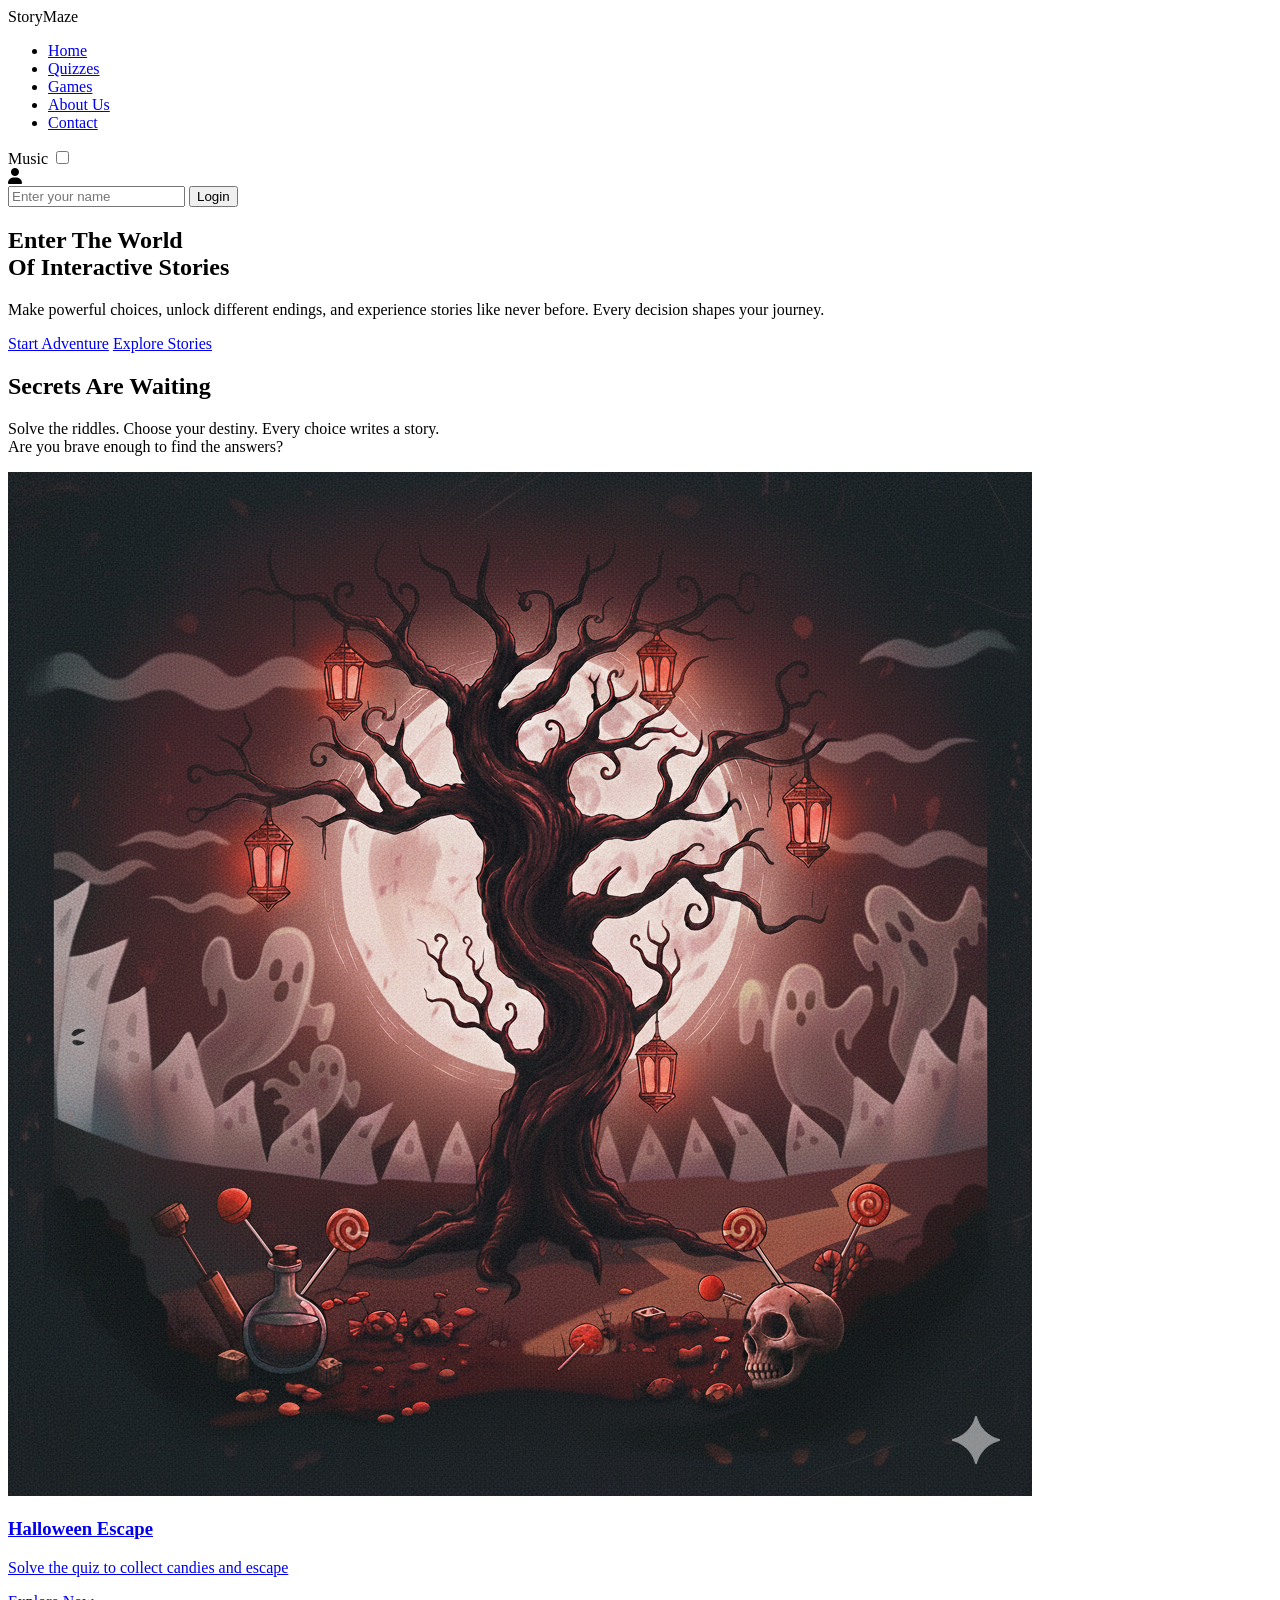
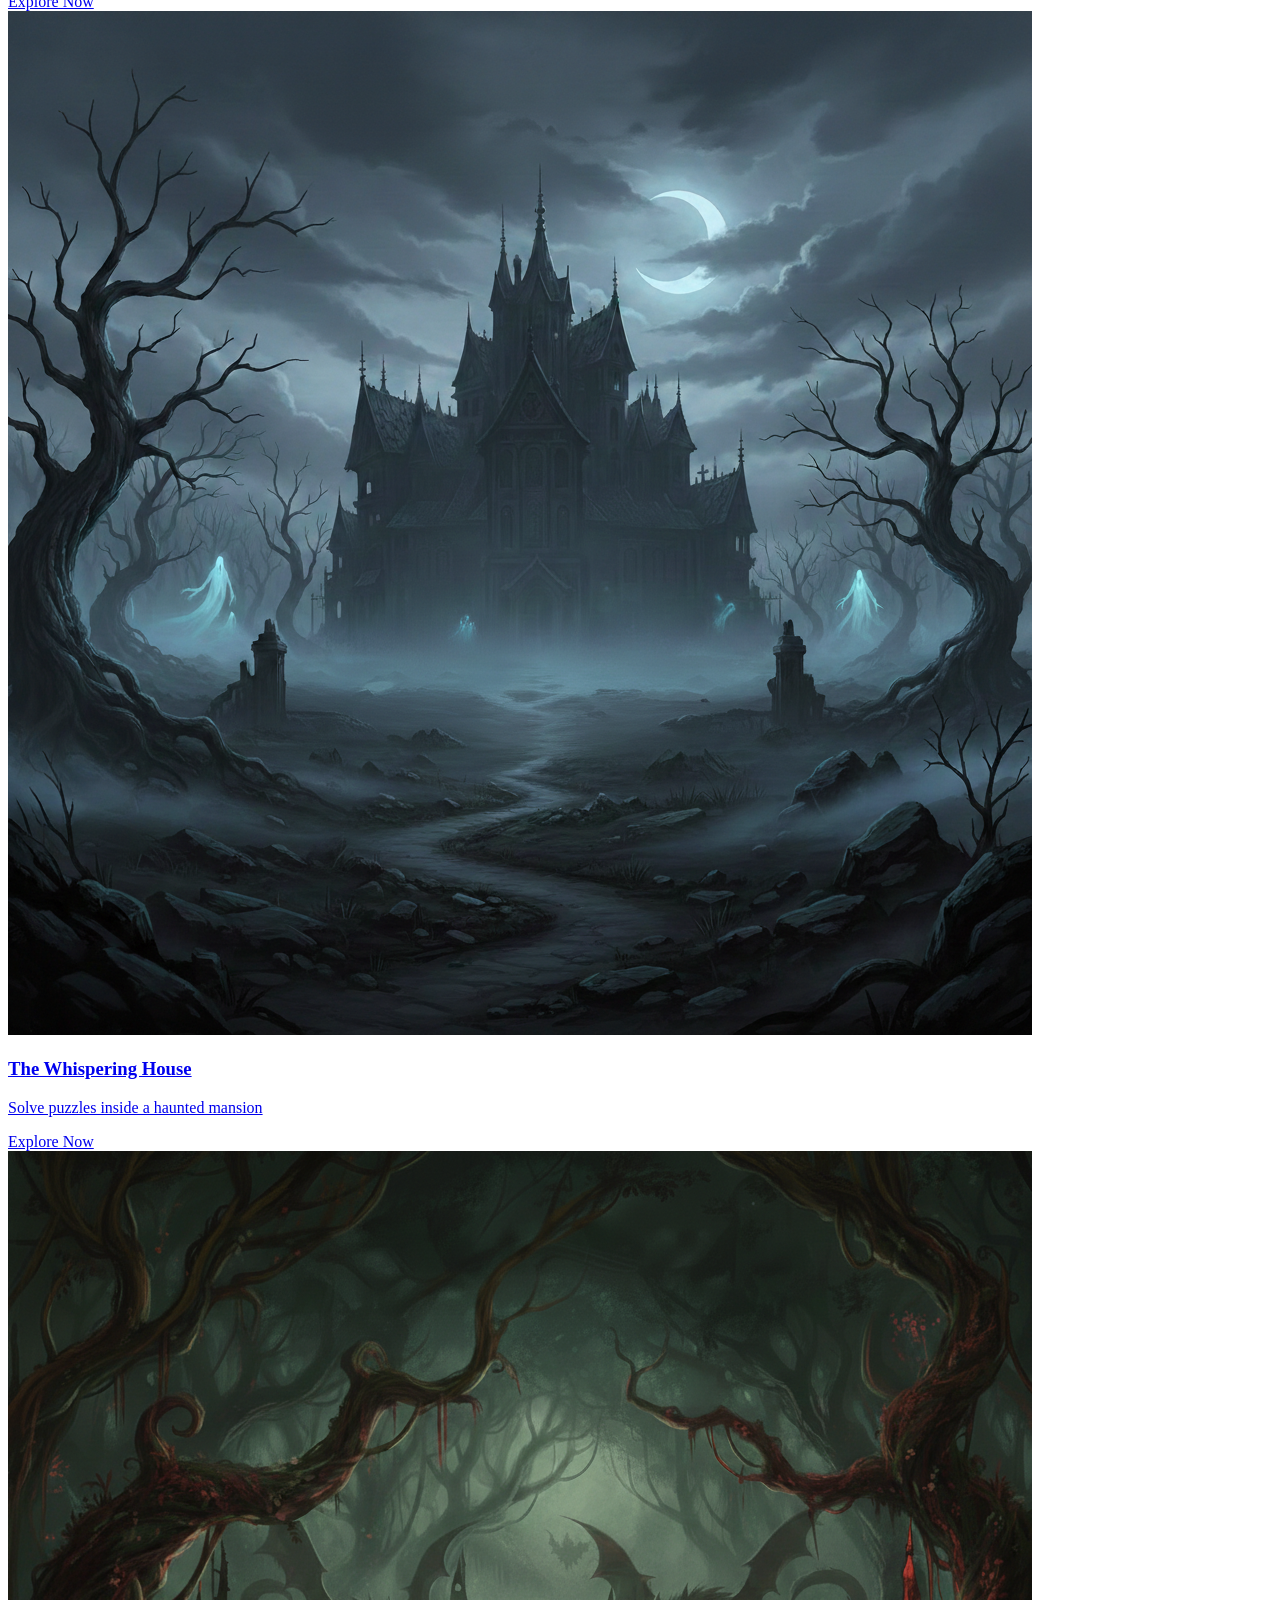
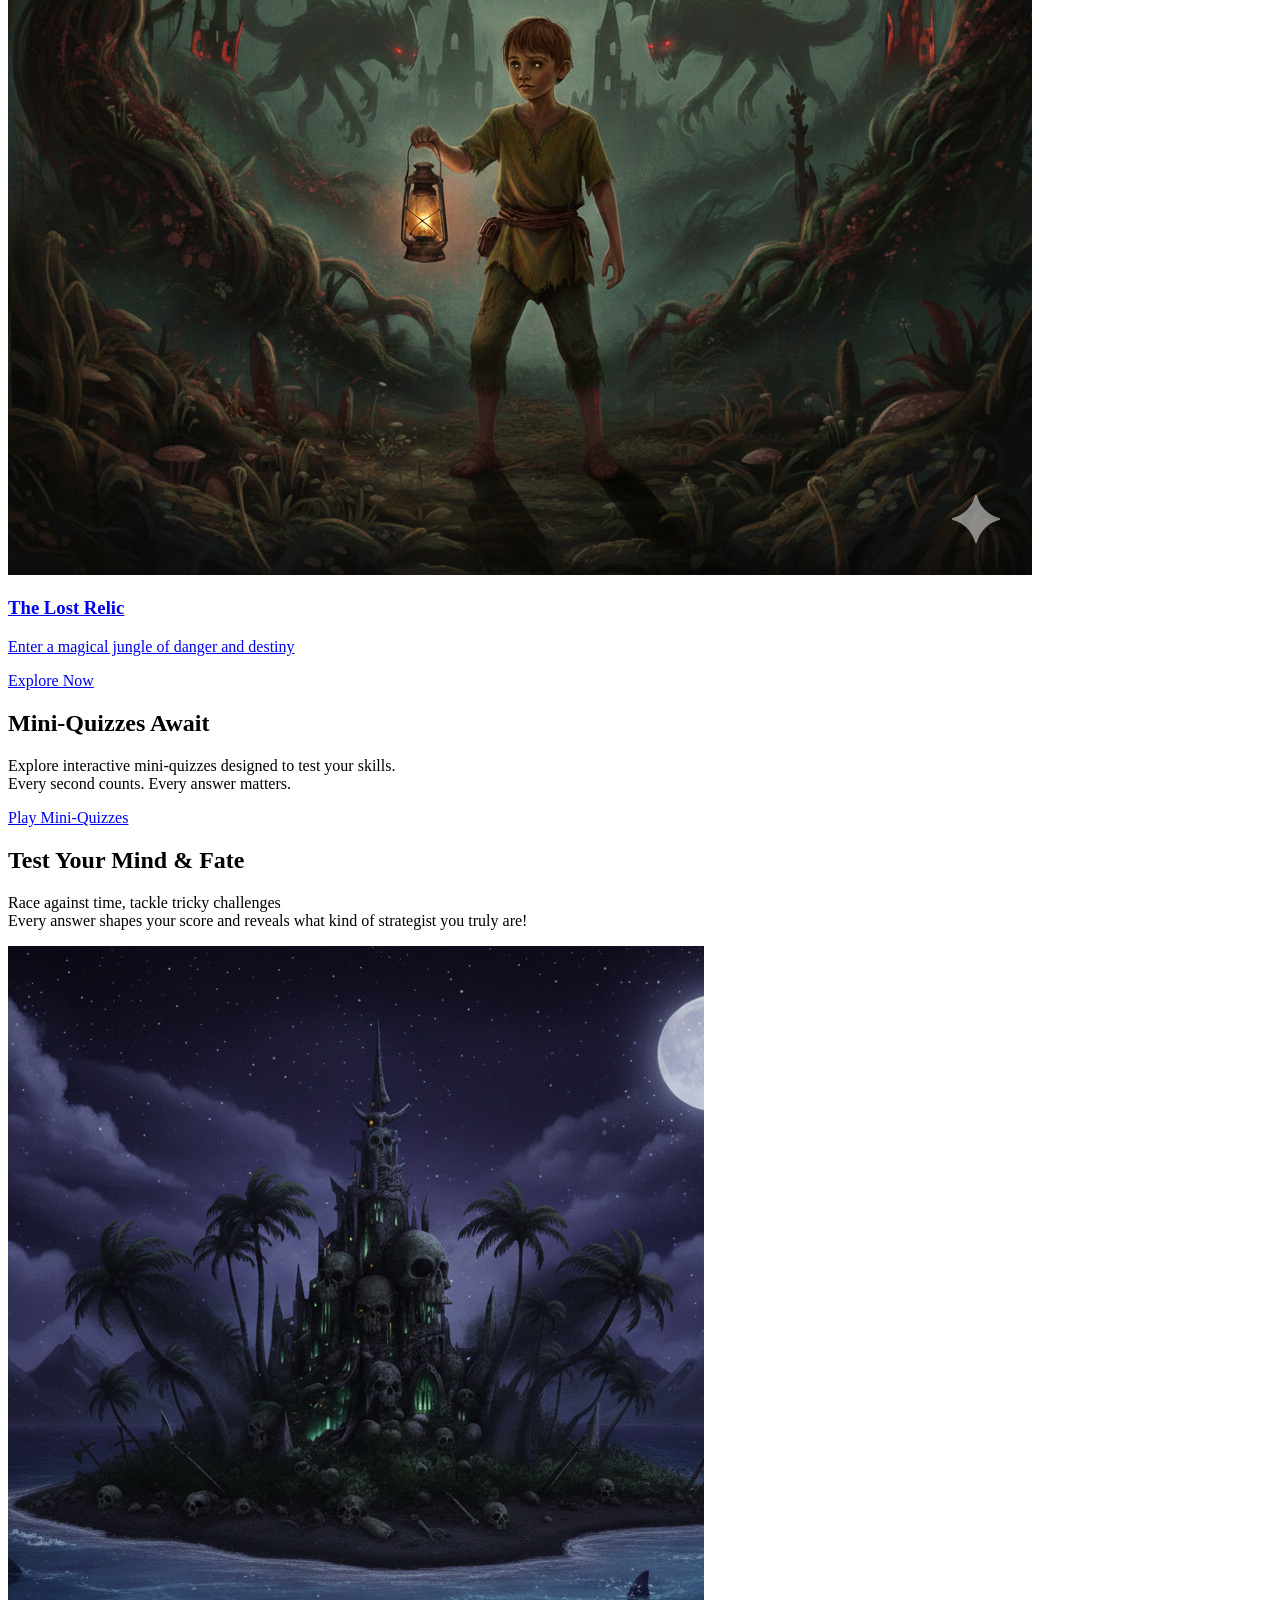
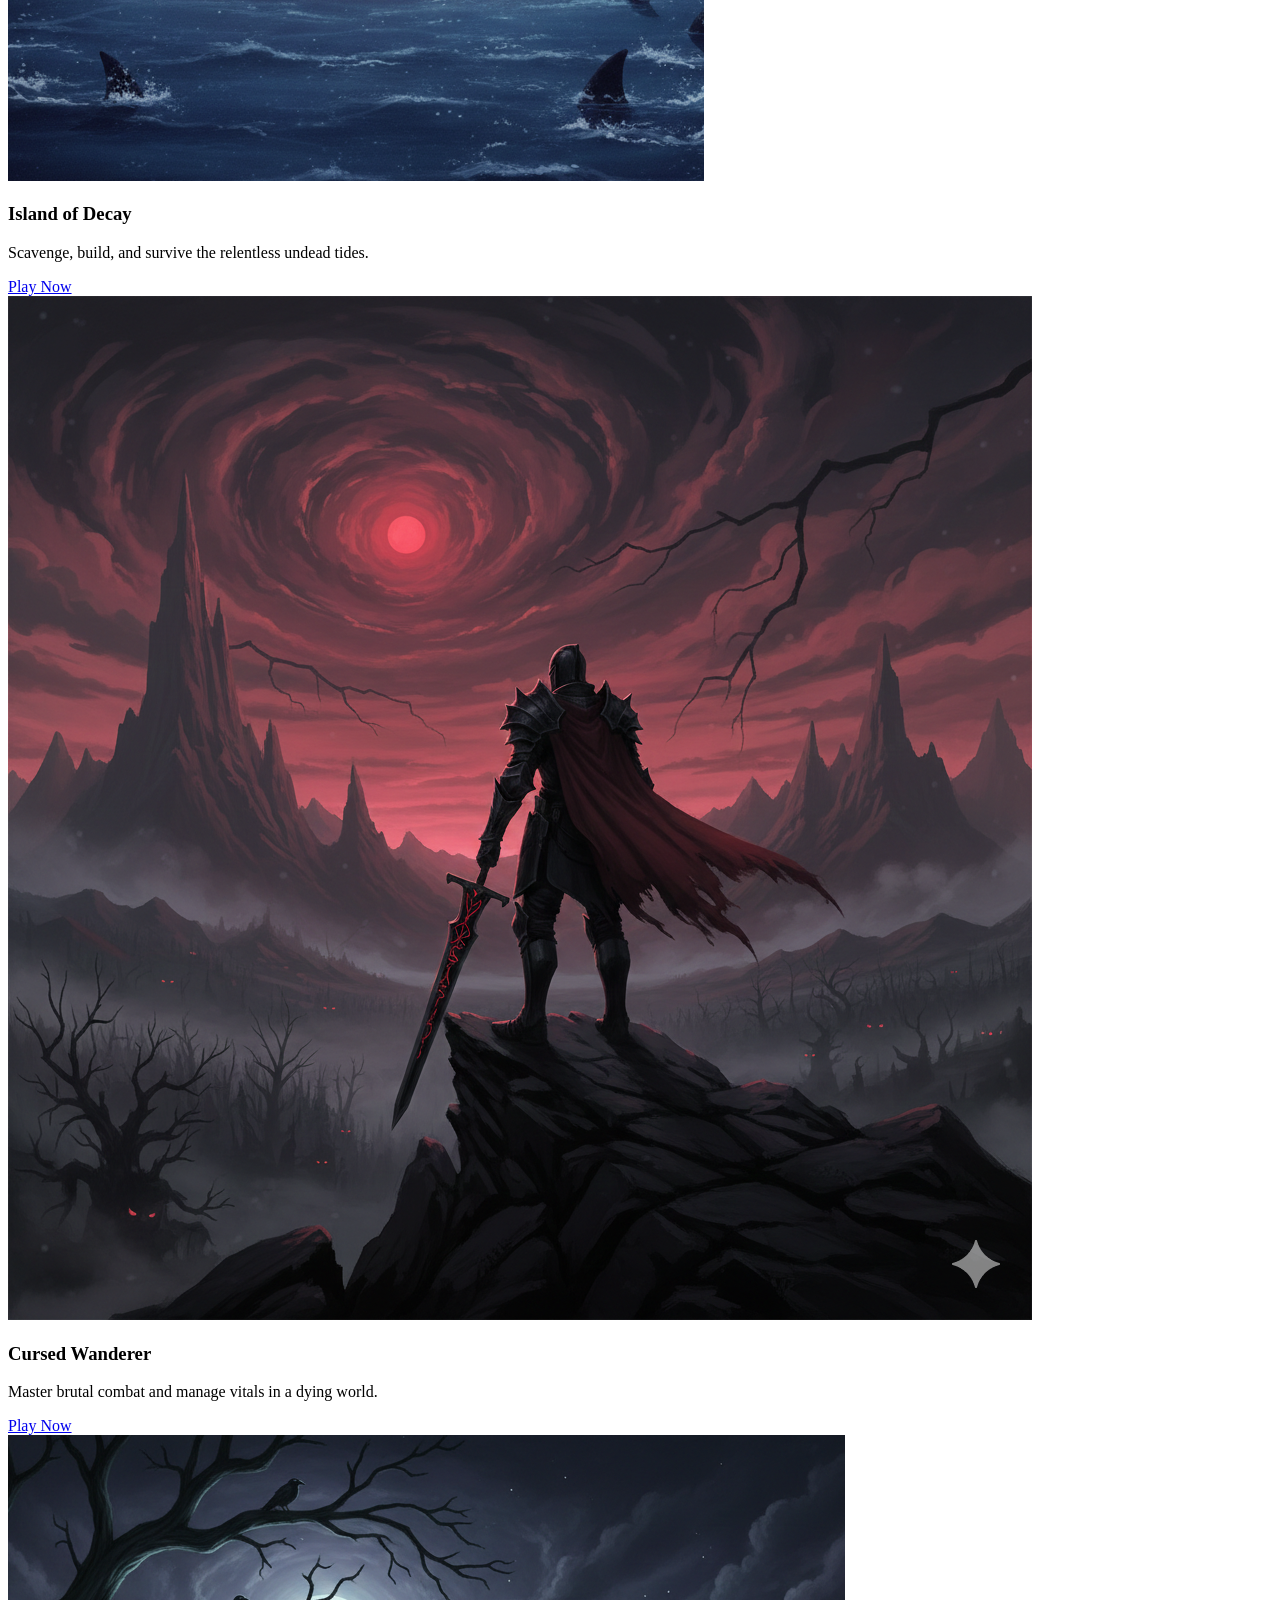
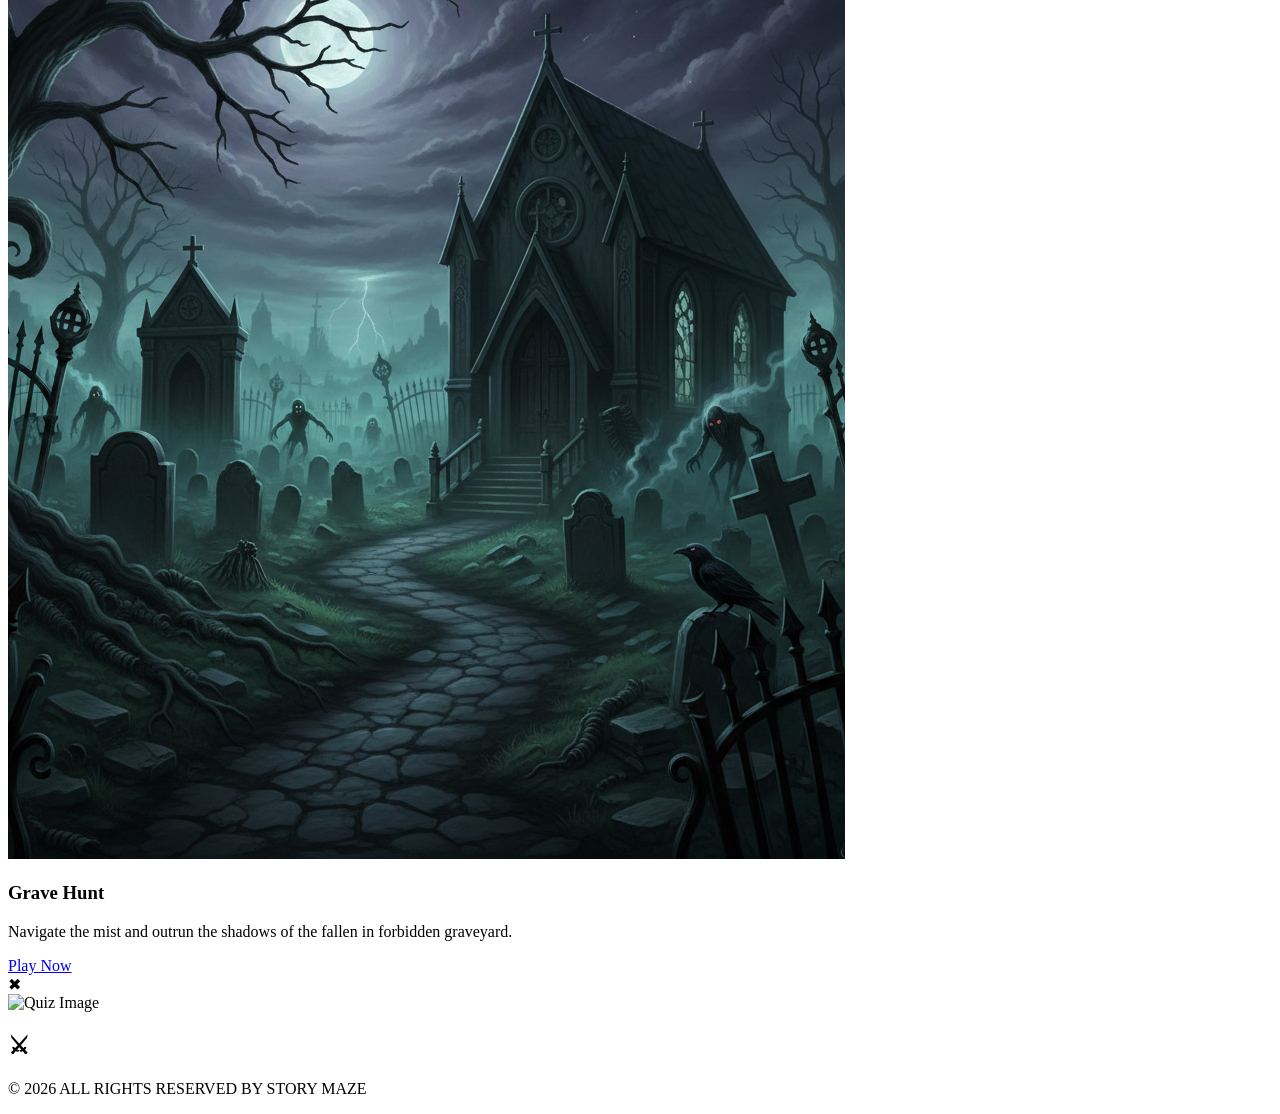
==== index.html @ 0ed066a1 "Web_Project_Commit" ====
<!DOCTYPE html>
<html lang="en">

<head>
    <meta charset="UTF-8">
    <title>Story Maze</title>
    <meta name="viewport" content="width=device-width, initial-scale=1.0">
    <link rel="stylesheet" href="./CSS/homepage.css">
    <link rel="stylesheet" href="./CSS/user.css">
    <script src="../js/homepage_quizz.js"></script>
    <link rel="stylesheet" href="https://cdnjs.cloudflare.com/ajax/libs/font-awesome/6.4.0/css/all.min.css">
</head>

<body>

    <audio id="bgMusic" loop>
        <source src="../sounds/navbar-music.mp3" type="audio/mpeg">
    </audio>

    <header class="navbar">
        <div class="logo">StoryMaze</div>

        <ul class="nav-links">
            <li><a href="#">Home</a></li>
            <li><a href="#mini-quiz">Quizzes</a></li>
            <li><a href="./html/gamepage.html">Games</a></li>
            <li><a href="./html/aboutuspage.html">About Us</a></li>
            <li><a href="./html/contactpage.html">Contact</a></li>
        </ul>
        <div class="nav-right">
            <label class="sound-switch">
                <span class="sound-text">Music</span>
                <input type="checkbox" id="soundToggle">
                <span class="slider"></span>
            </label>

            <div class="user-menu">

                <i class="fas fa-user user-icon" id="userIcon"></i>

                <div class="user-dropdown" id="userDropdown">

                    <div id="loginArea">
                        <input type="text" id="usernameInput" placeholder="Enter your name">
                        <button id="submitName">Login</button>
                    </div>

                    <div id="welcomeArea" style="display:none">

                        <p id="welcomeText"></p>

                        <button id="removeUser">Logout</button>

                        <div class="menu-section">
                            <h4><i class="fas fa-trophy"></i> Achievements</h4>
                            <div class="menu-list" id="achievementList">
                                No achievements yet
                            </div>
                        </div>

                        <div class="menu-section">
                            <h4><i class="fas fa-star"></i> Quiz Best Scores</h4>
                            <div class="menu-list" id="quizScoreList">
                                No scores yet
                            </div>
                        </div>

                    </div>

                </div>

            </div>
        </div>
    </header>

    <section class="first-bg">
        <div class="overlay"></div>

        <div class="first-content">
            <h1>
                Enter The World <br>
                Of Interactive Stories
            </h1>

            <p>
                Make powerful choices, unlock different endings,
                and experience stories like never before.
                Every decision shapes your journey.
            </p>

            <div class="buttons">
                <a href="#game-sec" class="btn-primary">Start Adventure</a>
                <a href="gamepage.html" class="btn-secondary">Explore Stories</a>
            </div>
        </div>
    </section>

    <!-- ================= GAMES SECTION ================= -->
    <section class="games-section" id="game-sec">

        <h2 class="section-title">
            Secrets Are Waiting
        </h2>

        <p class="section-subtitle">
            Solve the riddles. Choose your destiny. Every choice writes a story.<br>
            Are you brave enough to find the answers?
        </p>

        <div class="games-container">

            <a href="gamepage.html" class="game-card">
                <img src="./img/card1.png" alt="Halloween Escape">

                <div class="card-content">
                    <h3>Halloween Escape</h3>
                    <p>Solve the quiz to collect candies and escape</p>
                </div>

                <div class="glass-overlay">
                    <span class="explore-btn">Explore Now</span>
                </div>
            </a>

            <a href="gamepage.html" class="game-card">
                <img src="./img/card2.png" alt="The Whispering House">

                <div class="card-content">
                    <h3>The Whispering House</h3>
                    <p>Solve puzzles inside a haunted mansion</p>
                </div>

                <div class="glass-overlay">
                    <span class="explore-btn">Explore Now</span>
                </div>
            </a>

            <a href="gamepage.html" class="game-card">
                <img src="./img/card3.png" alt="The Lost Relic">

                <div class="card-content">
                    <h3>The Lost Relic</h3>
                    <p>Enter a magical jungle of danger and destiny</p>
                </div>

                <div class="glass-overlay">
                    <span class="explore-btn">Explore Now</span>
                </div>
            </a>

        </div>

    </section>

    <!-- ================= Quizz SECTION ================= -->

    <section class="quizz-intro-section">

        <div class="quizz-intro-overlay"></div>

        <div class="quizz-intro-content">
            <h2>Mini-Quizzes Await</h2>
            <p>
                Explore interactive mini-quizzes designed to test your skills. <br>
                Every second counts. Every answer matters.
            </p>
            <a href="#mini-quiz" class="quizz-intro-btn">Play Mini-Quizzes</a>
        </div>

    </section>

    <!-- ================= MINI QUIZ CARDS SECTION ================= -->

    <section id="mini-quiz" class="mini-quiz-section">

        <h2 class="mini-section-title">Test Your Mind & Fate</h2>

        <p class="mini-section-subtitle">
            Race against time, tackle tricky challenges <br>
            Every answer shapes your score and reveals what kind of strategist you truly are!
        </p>

        <div id="mini-quizzes" class="mini-quiz-grid">

            <!-- Card 1 -->
            <div class="mini-quiz-card">

                <div class="card-image">
                    <img src="./img/quiz1.png" alt="Brain Blitz">
                </div>

                <div class="card-info">
                    <h3>Island of Decay</h3>
                    <p>
                        Scavenge, build, and survive the relentless undead tides.
                    </p>
                    <a href="javascript:void(0)" class="mini-play-btn" onclick="openQuiz('island')">
                        Play Now
                    </a>
                </div>

            </div>

            <!-- Card 2 -->
            <div class="mini-quiz-card">

                <div class="card-image">
                    <img src="./img/quiz2.png" alt="Mystery Challenge">
                </div>

                <div class="card-info">
                    <h3>Cursed Wanderer</h3>
                    <p>
                        Master brutal combat and manage vitals in a dying world.
                    </p>
                    <a href="javascript:void(0)" class="mini-play-btn" onclick="openQuiz('cursed')">
                        Play Now
                    </a>
                </div>

            </div>

            <!-- Card 3 -->
            <div class="mini-quiz-card">

                <div class="card-image">
                    <img src="./img/quiz3.png" alt="Logic Arena">
                </div>

                <div class="card-info">
                    <h3>Grave Hunt</h3>
                    <p>
                        Navigate the mist and outrun the shadows of the fallen in forbidden graveyard.
                    </p>

                    <a href="javascript:void(0)" class="mini-play-btn" onclick="openQuiz('grave')">
                        Play Now
                    </a>
                </div>

            </div>

        </div>

    </section>

    <!-- LOADING OVERLAY -->
    <div id="loadingOverlay" class="loading-overlay">
        <div class="spinner"></div>
    </div>

    <!-- ================= QUIZ MODAL ================= -->

    <div id="quizModal" class="quiz-modal">

        <div class="quiz-box">

            <span class="close-btn" onclick="closeQuiz()">✖</span>

            <div class="quiz-content">

                <!-- LEFT IMAGE -->
                <div class="quiz-image">
                    <img src="" alt="Quiz Image" id="quizImg">
                </div>

                <!-- RIGHT SIDE QUESTIONS & ANSWERS -->
                <div class="quiz-right">

                    <h2 id="quizTitle">⚔</h2>

                    <div id="questionContainer">
                        <p id="questionText"></p>
                        <div id="answersContainer" class="answers"></div>
                    </div>

                    <div id="resultContainer" class="result-container" style="display: none;">
                        <h3 id="finalScore"></h3>
                        <p id="finalFate"></p>

                        <div class="result-buttons">
                            <button class="retry-btn" onclick="restartQuiz()">Retry</button>
                            <button class="exit-btn" onclick="closeQuiz()">Exit</button>
                        </div>
                    </div>

                </div>

            </div>

        </div>

    </div>

    <div class="footer-bottom">
        <p>© 2026 ALL RIGHTS RESERVED BY <span>STORY MAZE</span></p>
    </div>


    <script>
        const music = document.getElementById("bgMusic");
        const toggle = document.getElementById("soundToggle");

        // Load saved state when page opens
        window.addEventListener("DOMContentLoaded", () => {
            const savedState = localStorage.getItem("musicState");

            if (savedState === "on") {
                toggle.checked = true;
                music.volume = 0.3;
                music.play().catch(() => { });
            }
        });

        // When user changes toggle
        toggle.addEventListener("change", () => {
            if (toggle.checked) {
                music.volume = 0.3;
                music.play().catch(() => { });
                localStorage.setItem("musicState", "on");
            } else {
                music.pause();
                localStorage.setItem("musicState", "off");
            }
        });
    </script>

    <script src="../js/userload.js"></script>

</body>

</html>
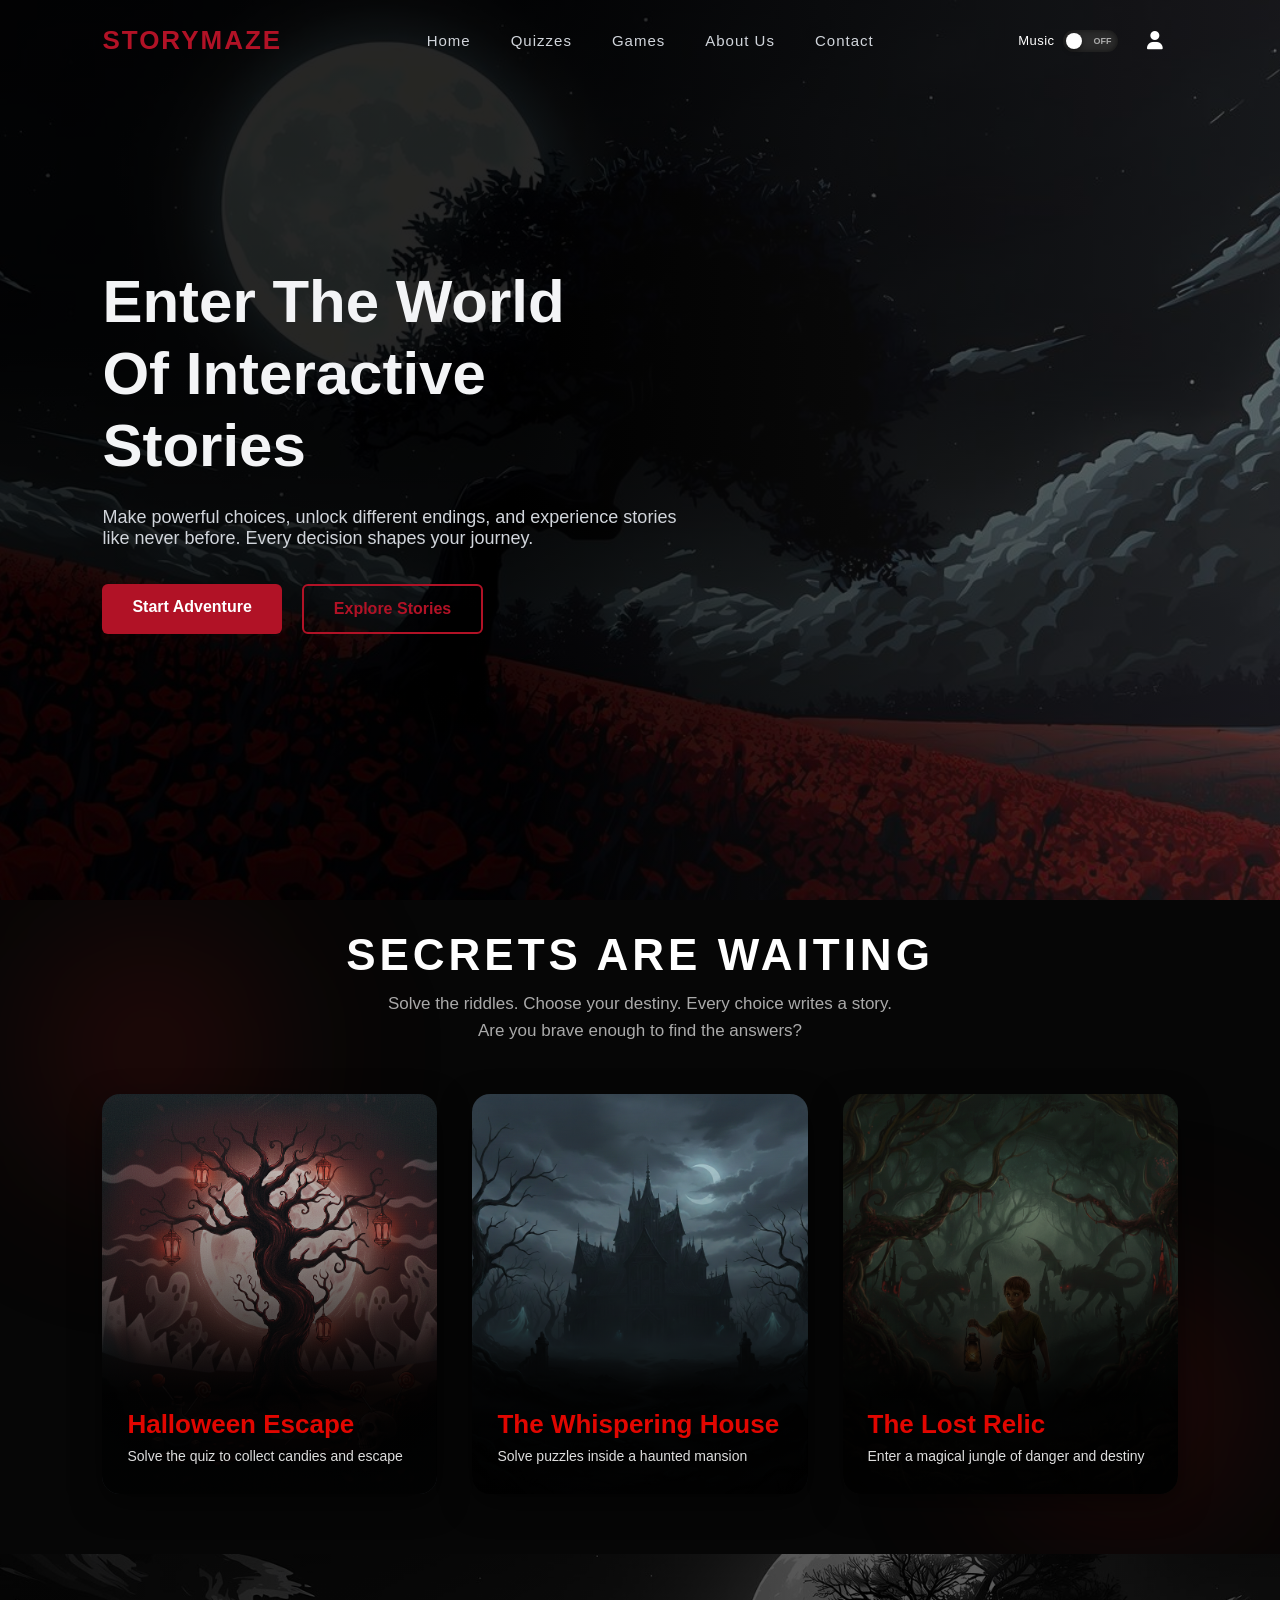
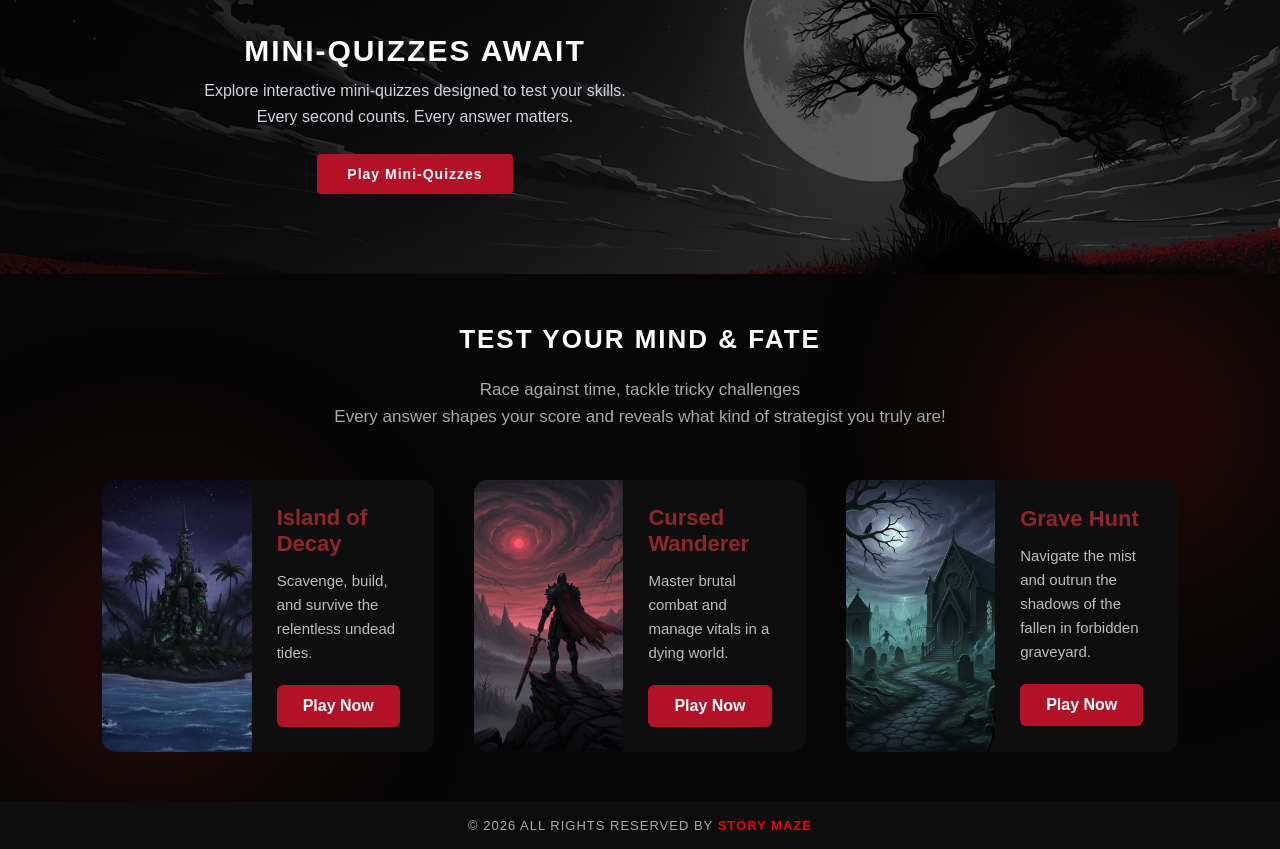
==== commit e2824cbb: "name change commit" ====
--- a/index.html
+++ b/index.html
@@ -5,8 +5,8 @@
     <meta charset="UTF-8">
     <title>Story Maze</title>
     <meta name="viewport" content="width=device-width, initial-scale=1.0">
-    <link rel="stylesheet" href="./CSS/homepage.css">
-    <link rel="stylesheet" href="./CSS/user.css">
+    <link rel="stylesheet" href="./css/homepage.css">
+    <link rel="stylesheet" href="./css/user.css">
     <script src="../js/homepage_quizz.js"></script>
     <link rel="stylesheet" href="https://cdnjs.cloudflare.com/ajax/libs/font-awesome/6.4.0/css/all.min.css">
 </head>
--- a/css/homepage.css
+++ b/css/homepage.css
@@ -0,0 +1,978 @@
+* {
+    margin: 0;
+    padding: 0;
+    box-sizing: border-box;
+    font-family: 'Segoe UI', sans-serif;
+}
+
+body {
+    background: #111;
+    color: #f3f4f6;
+    overflow-x: hidden;
+}
+
+html {
+    scroll-behavior: smooth;
+}
+
+/* ================= NAVBAR ================= */
+
+.navbar {
+    position: absolute;
+    top: 0;
+    width: 100%;
+    padding: 25px 8%;
+    display: flex;
+    justify-content: space-between;
+    align-items: center;
+    z-index: 10;
+}
+
+
+.logo {
+    font-size: 26px;
+    font-weight: 800;
+    color: #b11226;
+    letter-spacing: 2px;
+    text-transform: uppercase;
+}
+
+
+.nav-links {
+    list-style: none;
+    display: flex;
+    gap: 40px;
+}
+
+.nav-links li {
+    position: relative;
+}
+
+.nav-links a {
+    text-decoration: none;
+    color: #d1d5db;
+    font-size: 15px;
+    font-weight: 500;
+    letter-spacing: 1px;
+    transition: 0.3s ease;
+}
+
+
+.nav-links a::after {
+    content: "";
+    position: absolute;
+    left: 50%;
+    bottom: -6px;
+    width: 0%;
+    height: 2px;
+    background: #b11226;
+    transition: 0.3s ease;
+    transform: translateX(-50%);
+}
+
+/* ===== RED MUSIC TOGGLE ===== */
+
+.sound-switch {
+    display: flex;
+    align-items: center;
+    gap: 8px;
+    cursor: pointer;
+    user-select: none;
+}
+
+.sound-text {
+    color: #fff;
+    font-size: 13px;
+    font-weight: 500;
+    letter-spacing: 0.5px;
+}
+
+.sound-switch input {
+    display: none;
+}
+
+.slider {
+    position: relative;
+    width: 55px;
+    height: 22px;
+    background: #2b2b2b;
+    border-radius: 50px;
+    transition: 0.3s ease;
+    box-shadow: inset 0 0 6px rgba(0,0,0,0.6);
+}
+
+.slider::before {
+    content: "";
+    position: absolute;
+    width: 16px;
+    height: 16px;
+    left: 3px;
+    top: 3px;
+    background: #ffffff;
+    border-radius: 50%;
+    transition: 0.3s ease;
+    box-shadow: 0 2px 5px rgba(0,0,0,0.4);
+}
+
+/* OFF text */
+.slider::after {
+    content: "OFF";
+    position: absolute;
+    right: 6px;
+    top: 50%;
+    transform: translateY(-50%);
+    font-size: 9px;
+    font-weight: bold;
+    color: #aaa;
+    transition: 0.3s ease;
+}
+
+/* ON state */
+.sound-switch input:checked + .slider {
+    background: linear-gradient(45deg, #8a110d, #e10600);
+    box-shadow: 0 0 10px rgba(225, 6, 0, 0.6);
+}
+
+/* Move knob */
+.sound-switch input:checked + .slider::before {
+    transform: translateX(30px);
+}
+
+/* ON text */
+.sound-switch input:checked + .slider::after {
+    content: "ON";
+    left: 6px;
+    right: auto;
+    color: #fff;
+}
+
+.nav-links a:hover {
+    color: #ffffff;
+}
+
+.nav-links a:hover::after {
+    width: 100%;
+}
+
+/* ================= HOME FIRST SECTION ================= */
+
+.first-bg {
+    position: relative;
+    height: 100vh;
+    background: url("../img/homebg1.jpg") center/cover no-repeat;
+    display: flex;
+    align-items: center;
+    padding: 0 8%;
+}
+
+.overlay {
+    position: absolute;
+    width: 100%;
+    height: 100%;
+    background: linear-gradient(to right,
+            rgba(0, 0, 0, 0.85) 40%,
+            rgba(30, 30, 30, 0.6) 100%);
+    top: 0;
+    left: 0;
+}
+
+.first-content {
+    position: relative;
+    max-width: 600px;
+    z-index: 2;
+}
+
+.first-content h1 {
+    font-size: 60px;
+    font-weight: 800;
+    line-height: 1.2;
+    margin-bottom: 25px;
+}
+
+.first-content p {
+    font-size: 18px;
+    color: #d1d5db;
+    margin-bottom: 35px;
+}
+
+/* ================= BUTTONS ================= */
+
+.buttons {
+    display: flex;
+    gap: 20px;
+}
+
+.btn-primary {
+    background: #b11226;
+    padding: 14px 30px;
+    border-radius: 6px;
+    text-decoration: none;
+    color: white;
+    font-weight: 600;
+    transition: 0.3s ease;
+}
+
+.btn-primary:hover {
+    background: #e11d48;
+    transform: translateY(-3px);
+}
+
+.btn-secondary {
+    border: 2px solid #b11226;
+    padding: 14px 30px;
+    border-radius: 6px;
+    text-decoration: none;
+    color: #b11226;
+    font-weight: 600;
+    transition: 0.3s ease;
+}
+
+.btn-secondary:hover {
+    background: #b11226;
+    color: white;
+}
+
+/* ================= RESPONSIVE ================= */
+
+@media (max-width: 900px) {
+
+    .nav-links {
+        display: none;
+    }
+
+    .first-content h1 {
+        font-size: 38px;
+    }
+
+    .first-content p {
+        font-size: 16px;
+    }
+
+    .buttons {
+        flex-direction: column;
+    }
+}
+
+/* ================= GAMES SECTION ================= */
+
+.games-section {
+    position: relative;
+    background: #060606; 
+    padding: 30px 8%;
+    margin-top: 0;
+    text-align: center;
+    padding-bottom: 60px;
+    overflow: hidden;
+}
+
+.games-section::before {
+    content: "";
+    position: absolute;
+    width: 600px;
+    height: 600px;
+    background: radial-gradient(circle, rgba(138, 17, 13, 0.35) 0%, transparent 40%);
+    top: -150px;
+    left: -150px;
+    z-index: 0;
+    filter: blur(80px);
+}
+
+.games-section::after {
+    content: "";
+    position: absolute;
+    width: 600px;
+    height: 600px;
+    background: radial-gradient(circle, rgba(138, 17, 13, 0.35)  0%, transparent 40%);
+    bottom: -150px;
+    right: -150px;
+    z-index: 0;
+    filter: blur(80px);
+}
+
+/*================= SECTION TEXT ================= */
+
+.section-title {
+    font-size: 44px;
+    font-weight: 900;
+    color: #ffffff;
+    letter-spacing: 4px;
+    margin-bottom: 10px;
+    text-transform: uppercase;
+}
+
+.section-subtitle {
+    font-size: 17px;
+    color: #aaaaaa;
+    margin-bottom: 50px;
+    max-width: 600px;
+    margin-left: auto;
+    margin-right: auto;
+    line-height: 1.6;
+}
+
+
+/*================= GRID =================*/
+.games-container {
+    display: grid;
+    grid-template-columns: repeat(auto-fit, minmax(270px, 1fr));
+    gap: 35px;
+}
+
+
+
+/*================= GAME CARD =================*/
+
+.game-card {
+    z-index: 2;
+    position: relative;
+    height: 400px;
+    border-radius: 18px;
+    overflow: hidden;
+    text-decoration: none;
+    display: block;
+    transition: 0.5s ease;
+    box-shadow: 0 10px 30px rgba(0, 0, 0, 0.5);
+}
+
+
+.game-card img {
+    width: 100%;
+    height: 100%;
+    object-fit: cover;
+    transition: 0.6s ease;
+}
+
+
+.game-card::after {
+    content: "";
+    position: absolute;
+    inset: 0;
+    background: linear-gradient(to top,
+            rgba(0, 0, 0, 0.95) 25%,
+            rgba(0, 0, 0, 0.4) 60%,
+            transparent 100%);
+}
+
+/* ============== CARD CONTENT ============== */
+.card-content {
+    position: absolute;
+    bottom: 30px;
+    left: 25px;
+    right: 25px;
+    z-index: 2;
+    color: white;
+    text-align: left;
+}
+
+.card-content h3 {
+    font-size: 26px;
+    font-weight: 700;
+    margin-bottom: 8px;
+    color: #e10600;
+}
+
+.card-content p {
+    font-size: 14px;
+    color: #ddd;
+}
+
+/*============== GLASS OVERLAY ==============*/
+
+.glass-overlay {
+    position: absolute;
+    top: -100%;
+    left: 0;
+    width: 100%;
+    height: 100%;
+    backdrop-filter: blur(10px);
+    background: rgba(255, 255, 255, 0.08);
+    display: flex;
+    justify-content: center;
+    align-items: center;
+    transition: 0.5s ease;
+}
+
+.game-card:hover .glass-overlay {
+    top: 0;
+}
+
+
+/*============== BUTTON ==============*/
+
+.explore-btn {
+    padding: 10px 28px;
+    background: #b11226;
+    color: white;
+    font-weight: 600;
+    border-radius: 8px;
+    transition: 0.3s ease;
+}
+
+.explore-btn:hover {
+    background: #e11d48;
+}
+
+
+/*==============  HOVER EFFECTS ==============*/
+
+
+.game-card:hover {
+    transform: translateY(-12px);
+    box-shadow: 0 20px 40px rgba(105, 65, 65, 0.4);
+}
+
+.game-card:hover img {
+    transform: scale(1.08);
+}
+
+
+.game-card:hover::before {
+    content: "";
+    position: absolute;
+    inset: 0;
+    border-radius: 18px;
+    box-shadow: 0 0 25px rgba(225, 6, 0, 0.6);
+    z-index: 1;
+}
+
+
+/* ================= Intro SECTION ================= */
+
+.quizz-intro-section {
+    position: relative;
+    height: 320px;
+    background: url("../img/homebg3.jpg") center/cover no-repeat;
+    display: flex;
+    align-items: center;
+    justify-content: center;
+    text-align: center;
+    padding: 0 50px;
+}
+
+
+.quizz-intro-overlay {
+    position: absolute;
+    inset: 0;
+    background: linear-gradient(to right,
+            rgba(0, 0, 0, 0.75),
+            rgba(0, 0, 0, 0.6));
+}
+
+
+.quizz-intro-content {
+    position: relative;
+    z-index: 2;
+    color: #ffffff;
+    margin-right: 450px;
+}
+
+.quizz-intro-content h2 {
+    font-size: 30px;
+    font-weight: 800;
+    margin-bottom: 10px;
+    letter-spacing: 2px;
+    text-transform: uppercase;
+}
+
+.quizz-intro-content p {
+    font-size: 16px;
+    margin-bottom: 25px;
+    color: #d1d5db;
+    line-height: 1.6;
+    max-width: 520px;
+    margin-left: auto;
+    margin-right: auto;
+}
+
+
+.quizz-intro-btn {
+    display: inline-block;
+    background: #b11226;
+    color: white;
+    padding: 12px 30px;
+    border-radius: 4px;
+    text-decoration: none;
+    font-weight: 600;
+    font-size: 14px;
+    letter-spacing: 1px;
+    transition: 0.3s ease;
+}
+
+.quizz-intro-btn:hover {
+    background: #e10600;
+    transform: translateY(-3px);
+    box-shadow: 0 10px 25px rgba(225, 6, 0, 0.4);
+}
+
+/*============== Responsive ==============*/
+@media (max-width: 768px) {
+    .quizz-intro-section {
+        height: auto;
+        padding: 50px 20px;
+    }
+
+    .quizz-intro-content {
+        margin: 0;
+    }
+
+    .quizz-intro-content h2 {
+        font-size: 22px;
+    }
+
+    .quizz-intro-content p {
+        font-size: 14px;
+    }
+
+    .quizz-intro-btn {
+        padding: 8px 18px;
+        font-size: 12px;
+    }
+}
+
+/* ================= MINI QUIZ SECTION ================= */
+
+.mini-quiz-section {
+    background: #060606; 
+    padding: 50px 8%;
+    position: relative;
+    overflow: hidden;
+}
+
+
+.mini-quiz-section::before {
+    content: "";
+    position: absolute;
+    width: 600px;
+    height: 600px;
+    background: radial-gradient(circle, rgba(138, 17, 13, 0.35) 0%, transparent 50%);
+    top: -150px;
+    right: -150px;
+    z-index: 0;
+    filter: blur(80px);
+}
+
+.mini-quiz-section::after {
+    content: "";
+    position: absolute;
+    width: 600px;
+    height: 600px;
+    background: radial-gradient(circle, rgba(138, 17, 13, 0.35)  0%, transparent 50%);
+    bottom: -150px;
+    left: -150px;
+    z-index: 0;
+    filter: blur(80px);
+}
+
+.mini-section-title {
+    text-align: center;
+    font-size: 26px;
+    font-weight: 800;
+    color: #ffffff;
+    max-width: 800px;
+    margin: 0 auto 20px auto;
+    line-height: 1.2;
+    letter-spacing: 2px;
+    text-transform: uppercase;
+    
+}
+
+.mini-section-subtitle {
+    text-align: center;
+    font-size: 17px;
+    color: #aaaaaa;
+    margin-bottom: 50px;
+    max-width: 700px;
+    margin-left: auto;
+    margin-right: auto;
+    line-height: 1.6;
+}
+
+/* 3 cards side by side */
+.mini-quiz-grid {
+    display: grid;
+    grid-template-columns: repeat(3, 1fr);
+    gap: 40px;
+}
+
+.mini-quiz-card {
+    z-index: 2;
+    display: flex;
+    background: #0f0e0e;
+    border-radius: 14px;
+    overflow: hidden;
+    transition: 0.3s ease;
+}
+
+
+.card-image {
+    width: 45%;
+}
+
+.card-image img {
+    width: 100%;
+    height: 100%;
+    object-fit: cover;
+}
+
+/*============== card area ==============*/
+.card-info {
+    width: 55%;
+    padding: 25px;
+    display: flex;
+    flex-direction: column;
+    justify-content: center;
+}
+
+.card-info h3 {
+    font-size: 22px;
+    margin-bottom: 12px;
+    color: #8d2828;
+}
+
+.card-info p {
+    font-size: 15px;
+    color: #bdbdbd;
+    margin-bottom: 20px;
+    line-height: 1.6;
+}
+
+
+.mini-play-btn {
+    display: inline-block;
+    background: #b11226;
+    color: white;
+    padding: 12px 26px;
+    text-decoration: none;
+    border-radius: 6px;
+    font-weight: 600;
+    transition: 0.3s ease;
+    width: fit-content;
+}
+
+.mini-play-btn:hover {
+    background: linear-gradient(45deg, #9d1414, #da0606);
+    box-shadow: 0 0 20px rgba(225, 6, 0, 0.8);
+    transform: scale(1.05);
+}
+
+.mini-quiz-card:hover {
+    cursor: pointer;
+    transform: translateY(-6px);
+    box-shadow: 0 20px 40px rgba(105, 65, 65, 0.4);
+}
+
+/* ================= RESPONSIVE ================= */
+
+@media (max-width: 1024px) {
+    .mini-quiz-grid {
+        grid-template-columns: 1fr;
+    }
+
+    .mini-quiz-card {
+        flex-direction: column;
+    }
+
+    .card-image,
+    .card-info {
+        width: 100%;
+    }
+
+    .card-image img {
+        height: 220px;
+    }
+}
+
+@media (max-width: 768px) {
+    .mini-section-title {
+        font-size: 28px;
+    }
+
+    .mini-section-subtitle {
+        font-size: 16px;
+        margin-bottom: 40px;
+    }
+}
+
+
+/* ================= QUIZ MODAL ================= */
+
+.quiz-modal {
+    position: fixed;
+    inset: 0;
+    background: rgba(0,0,0,0.8);
+    display: none;
+    justify-content: center;
+    align-items: center;
+    z-index: 9999;
+}
+
+
+.quiz-box {
+    background: #1a1a1a;
+    width: 800px;
+    max-width: 95%;
+    border-radius: 12px;
+    position: relative;
+    overflow: hidden;
+}
+
+.quiz-content {
+    display: flex;
+    min-height: 400px;
+}
+
+.quiz-image {
+    width: 45%;
+}
+
+.quiz-image img {
+    width: 100%;
+    height: 100%;
+    object-fit: cover;
+}
+
+/* RIGHT SIDE QUESTIONS & RESULTS */
+.quiz-right {
+    width: 55%;
+    padding: 30px 25px;
+    display: flex;
+    flex-direction: column;
+    justify-content: flex-start;
+    text-align: left;
+    color: #ffffff;
+    background: rgba(0,0,0,0.35); 
+    border-left: 2px solid #454242; 
+    box-sizing: border-box;
+    gap: 20px;
+    font-family: 'Arial', sans-serif;
+}
+
+.quiz-right #quizTitle {
+    font-size: 30px;
+    font-weight: 700;
+    margin-bottom: 20px;
+    color: #b11226;
+    text-align: center;
+    text-shadow: 1px 1px 4px rgba(0,0,0,0.7);
+}
+
+
+.quiz-right #questionText {
+    font-size: 15px;
+    line-height: 1.5;
+    margin-bottom: 20px;
+}
+
+/* ANSWERS CONTAINER */
+.quiz-right .answers {
+    display: flex;
+    flex-direction: column;
+    gap: 12px;
+}
+
+.quiz-right .answers button {
+    background: #2a2a2a;
+    color: #ffffff;
+    border-radius: 8px;
+    padding: 14px 16px;
+    font-size: 13px;
+    cursor: pointer;
+    border: 1px solid #444;
+    transition: all 0.3s ease;
+    text-align: center;
+}
+
+.quiz-right .answers button:hover {
+    background: #b11226;
+    box-shadow: 0 4px 12px rgba(0,0,0,0.4);
+}
+
+.quiz-right .result-container {
+    display: flex;
+    flex-direction: column;
+    align-items: center;
+    gap: 20px; 
+    font-family: 'Poppins', sans-serif; 
+}
+
+/* SCORE TITLE */
+.quiz-right .result-container h3 {
+    font-size: 20px; 
+    color: #ffffff; 
+    font-weight: 700;
+    text-shadow: 1px 1px 3px rgba(250, 1, 1, 0.932);
+    text-align: center;
+    padding-bottom: 6px;
+    border-bottom: 2px solid  #450b16;
+    margin: 0;
+    font-family: 'Orbitron', sans-serif; 
+}
+
+/* RESULT MESSAGE */
+.quiz-right .result-container p {
+    font-size: 14px;       
+    line-height: 1.6;      
+    text-align: center;
+    color: #ffffff;
+    padding: 15px 10px;    
+    border-bottom: 2px solid #450b16;
+    margin: 0;
+    font-family: 'Poppins', sans-serif;
+}
+
+/* RESULT BUTTONS */
+.quiz-right .result-buttons {
+    display: flex;
+    justify-content: center;
+    gap: 50px; 
+    margin-top: 10px;
+}
+
+/* RETRY BUTTON */
+.quiz-right .result-buttons .retry-btn {
+    background: #242424; 
+    color: #ffffff;      
+    border: none;
+    padding: 10px 30px;
+    font-size: 12px;
+    font-weight: 600;
+    border-radius: 8px;
+    cursor: pointer;
+    transition: all 0.3s ease;
+    box-shadow: 0 3px 8px rgba(18, 18, 18, 0.4);
+    font-family: 'Poppins', sans-serif;
+}
+
+.quiz-right .result-buttons .retry-btn:hover {
+    background: #333333;  
+    transform: scale(1.05);
+    box-shadow: 0 5px 12px rgba(63, 60, 60, 0.5);
+}
+
+
+.quiz-right .result-buttons .exit-btn {
+    background: #b11226;  
+    color: #ffffff;
+    border: none;
+     padding: 10px 30px;
+    font-size: 12px;
+    font-weight: 600;
+    border-radius: 8px;
+    cursor: pointer;
+    transition: all 0.3s ease;
+    box-shadow: 0 3px 8px rgba(0,0,0,0.4);
+    font-family: 'Poppins', sans-serif;
+}
+
+.quiz-right .result-buttons .exit-btn:hover {
+    background: #e10600;
+    transform: scale(1.05);
+    box-shadow: 0 5px 12px rgba(63, 60, 60, 0.5);
+}
+
+
+.close-btn {
+    position: absolute;
+    top: 15px;
+    right: 20px;
+    cursor: pointer;
+    color: white;
+    font-size: 20px;
+}
+
+
+.answers button {
+    width: 100%;
+    margin: 10px 0;
+}
+
+/*============== RESPONSIVE ==============*/
+@media (max-width: 768px) {
+    .quiz-content {
+        flex-direction: column;
+    }
+
+    .quiz-image,
+    .quiz-right {
+        width: 100%;
+    }
+
+    .quiz-image {
+        height: 200px;
+    }
+
+    .quiz-right {
+        padding: 20px;
+        border-left: none;
+    }
+
+    .quiz-right #quizTitle {
+        font-size: 24px;
+    }
+
+    .quiz-right #questionText {
+        font-size: 18px;
+    }
+
+    .quiz-right .answers button {
+        font-size: 15px;
+        padding: 12px;
+    }
+
+    .quiz-right .result-container h3 {
+        font-size: 22px;
+    }
+
+    .quiz-right .result-container p {
+        font-size: 16px;
+    }
+
+    .quiz-right .result-buttons button {
+        font-size: 15px;
+        padding: 10px 18px;
+    }
+}
+
+
+.loading-overlay {
+    position: fixed;
+    inset: 0;
+    background: rgba(0, 0, 0, 0.95);
+    display: none;
+    align-items: center;
+    justify-content: center;
+    z-index: 9999;
+}
+
+.spinner {
+    width: 60px;
+    height: 60px;
+    border: 6px solid #333;
+    border-top: 6px solid #ffffff;
+    border-radius: 50%;
+    animation: spin 0.8s linear infinite;
+}
+
+@keyframes spin {
+    100% { transform: rotate(360deg); }
+}
+
+/* ================= FOOTER BOTTOM ================= */
+.footer-bottom {
+    background-color: #0c0c0c;
+    padding: 15px 0;
+    text-align: center;
+    border-top: 1px solid rgba(34, 33, 33, 0.1);
+    border-bottom: 1px solid rgba(34, 33, 33, 0.1);
+}
+
+.footer-bottom p {
+    font-size: 13px;
+    color: #aaa;
+    letter-spacing: 1px;
+}
+
+.footer-bottom p span {
+    color: #e10600;
+    font-weight: 600;
+}
--- a/css/user.css
+++ b/css/user.css
@@ -0,0 +1,189 @@
+/* ================= USER MENU ================= */
+
+.nav-right{
+display:flex;
+align-items:center;
+gap:14px;
+margin-right:15px;
+}
+
+/* USER MENU CONTAINER */
+
+.user-menu{
+position:relative;
+margin-left:15px;
+display:flex;
+align-items:center;
+}
+
+/* USER ICON */
+
+.user-icon{
+font-size:18px;
+color:white;
+cursor:pointer;
+transition:0.3s;
+}
+
+.user-icon:hover{
+color:#ff8c2a;
+transform:scale(1.1);
+}
+
+/* DROPDOWN PANEL */
+
+.user-dropdown{
+position:absolute;
+right:0;
+top:42px;
+width:250px;
+background:#171717;
+border-radius:12px;
+padding:16px;
+display:none;
+flex-direction:column;
+gap:12px;
+box-shadow:0 12px 30px rgba(0,0,0,0.6);
+border:1px solid rgba(255,255,255,0.06);
+z-index:1000;
+}
+
+/* LOGIN INPUT */
+
+.user-dropdown input{
+width:100%;
+padding:9px 10px;
+border-radius:6px;
+border:1px solid rgba(255,255,255,0.08);
+background:#222;
+color:white;
+font-size:13px;
+outline:none;
+transition:0.25s;
+}
+
+.user-dropdown input::placeholder{
+color:#888;
+}
+
+.user-dropdown input:focus{
+border-color:#ff6b00;
+box-shadow:0 0 6px rgba(255,107,0,0.5);
+background:#262626;
+}
+
+/* BUTTONS */
+
+.user-dropdown button{
+margin:8px 0;
+width:100%;
+padding:9px;
+border:none;
+border-radius:6px;
+cursor:pointer;
+background:linear-gradient(135deg,#ff6b00,#ff9a3c);
+color:white;
+font-size:13px;
+font-weight:600;
+letter-spacing:0.3px;
+transition:0.25s;
+box-shadow:0 4px 10px rgba(0,0,0,0.3);
+}
+
+.user-dropdown button:hover{
+transform:translateY(-2px);
+box-shadow:0 6px 14px rgba(0,0,0,0.4);
+background:linear-gradient(135deg,#ff7a1f,#ffb067);
+}
+
+.user-dropdown button:active{
+transform:scale(0.96);
+}
+
+/* LOGOUT BUTTON SMALLER */
+
+#removeUser{
+padding:7px;
+font-size:12px;
+background:#ff7a2f;
+}
+
+#removeUser:hover{
+background:#ff944d;
+}
+
+/* WELCOME TEXT */
+
+#welcomeText{
+width:100%;
+text-align:center;
+font-size:14px;
+font-weight:500;
+color:#f0f0f0;
+margin-bottom: 5px;
+}
+
+/* MENU SECTIONS */
+
+.menu-section{
+border-top:1px solid rgba(255,255,255,0.08);
+padding-top:10px;
+margin-top:6px;
+}
+
+/* SECTION TITLES */
+
+.menu-section h4{
+font-size:13px;
+color:#d0d0d0;
+margin-bottom:6px;
+display:flex;
+align-items:center;
+gap:6px;
+font-weight:600;
+}
+
+/* LIST CONTAINER */
+
+.menu-list{
+font-size:12px;
+color:#eee;
+display:flex;
+flex-direction:column;
+gap:5px;
+background:#1f1f1f;
+padding:8px;
+border-radius:6px;
+border:1px solid rgba(255,255,255,0.05);
+max-height:120px;
+overflow-y:auto;
+}
+
+/* LIST ITEMS */
+
+.menu-list div{
+padding:3px 2px;
+}
+
+/* EMPTY MESSAGE */
+
+.menu-list:empty::after{
+content:"No data yet";
+color:#777;
+font-size:11px;
+}
+
+/* SCROLLBAR */
+
+.menu-list::-webkit-scrollbar{
+width:6px;
+}
+
+.menu-list::-webkit-scrollbar-thumb{
+background:#444;
+border-radius:10px;
+}
+
+.menu-list::-webkit-scrollbar-thumb:hover{
+background:#666;
+}
